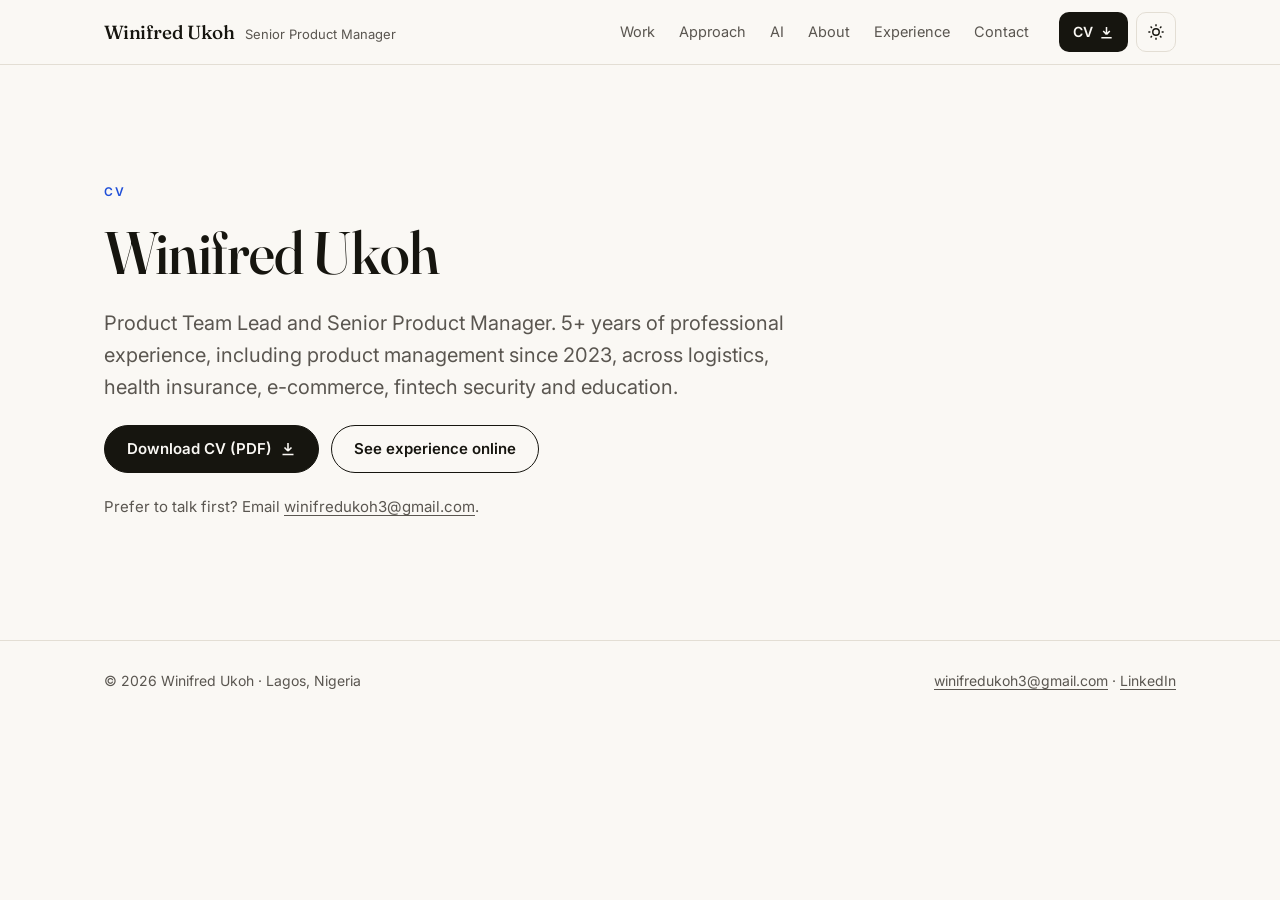
==== cv/index.html @ 02f057ff "Add portfolio website Static HTML/CSS site with home page, six case studies, CV page, 404 page, asse" ====
<!doctype html>
<html lang="en-GB">
<head>
<meta charset="utf-8">
<meta name="viewport" content="width=device-width, initial-scale=1, viewport-fit=cover">
<title>CV · Winifred Ukoh</title>

<meta name="description" content="Download the one-page CV of Winifred Ukoh, Senior Product Manager and Product Team Lead.">
<meta name="author" content="Winifred Ukoh">
<link rel="canonical" href="https://winifredukoh.vercel.app/cv/">
<meta property="og:type" content="website">
<meta property="og:site_name" content="Winifred Ukoh">
<meta property="og:title" content="CV · Winifred Ukoh">
<meta property="og:description" content="Download the one-page CV of Winifred Ukoh, Senior Product Manager and Product Team Lead.">
<meta property="og:url" content="https://winifredukoh.vercel.app/cv/">
<meta property="og:image" content="https://winifredukoh.vercel.app/assets/og.png">
<meta property="og:image:width" content="1200">
<meta property="og:image:height" content="630">
<meta property="og:image:alt" content="Winifred Ukoh, Senior Product Manager">
<meta name="twitter:card" content="summary_large_image">
<meta name="theme-color" content="#FAF8F4" media="(prefers-color-scheme: light)">
<meta name="theme-color" content="#12110E" media="(prefers-color-scheme: dark)">
<script>try{var t=localStorage.getItem('theme');if(t==='dark'||t==='light')document.documentElement.setAttribute('data-theme',t)}catch(e){}</script>
<link rel="preconnect" href="https://fonts.googleapis.com">
<link rel="preconnect" href="https://fonts.gstatic.com" crossorigin>
<link rel="stylesheet" href="https://fonts.googleapis.com/css2?family=Fraunces:ital,opsz,wght@0,9..144,400;0,9..144,500;1,9..144,400&family=Inter:wght@400;500;600&display=swap">
<link rel="stylesheet" href="/assets/css/site.css">
<link rel="icon" href="/favicon.svg" type="image/svg+xml">
<link rel="icon" href="/favicon-32.png" sizes="32x32" type="image/png">
<link rel="apple-touch-icon" href="/apple-touch-icon.png">

<script>window.va=window.va||function(){(window.vaq=window.vaq||[]).push(arguments)};</script><script defer src="/_vercel/insights/script.js"></script>
</head>
<body>
<a class="skip" href="#main">Skip to content</a>
<header class="site-header"><div class="wrap">
<a class="brand" href="/">Winifred Ukoh<span>Senior Product Manager</span></a>
<nav id="site-nav" class="nav" aria-label="Primary"><ul><li><a href="/#work">Work</a></li><li><a href="/#approach">Approach</a></li><li><a href="/#ai">AI</a></li><li><a href="/#about">About</a></li><li><a href="/#experience">Experience</a></li><li><a href="/#contact">Contact</a></li></ul></nav>
<div class="hdr-actions">
<a class="cv-btn" href="/cv.pdf" download>CV <svg viewBox="0 0 16 16" fill="none" stroke="currentColor" stroke-width="1.6" aria-hidden="true"><path d="M8 2v8m0 0L4.5 6.5M8 10l3.5-3.5M2.5 13.5h11"/></svg><span class="sr"> (PDF download)</span></a>
<button id="theme-toggle" class="icon-btn" type="button" aria-label="Switch theme"><svg class="theme-sun" viewBox="0 0 20 20" fill="none" stroke="currentColor" stroke-width="1.6" aria-hidden="true"><circle cx="10" cy="10" r="3.6"/><path d="M10 1.5v2.2M10 16.3v2.2M1.5 10h2.2M16.3 10h2.2M4 4l1.5 1.5M14.5 14.5 16 16M4 16l1.5-1.5M14.5 5.5 16 4"/></svg><svg class="theme-moon" viewBox="0 0 20 20" fill="none" stroke="currentColor" stroke-width="1.6" aria-hidden="true"><path d="M16.5 12.2A7 7 0 0 1 7.8 3.5a7 7 0 1 0 8.7 8.7Z"/></svg></button>
<button id="menu-btn" class="icon-btn menu-btn" type="button" aria-expanded="false" aria-controls="site-nav" aria-label="Menu"><svg viewBox="0 0 20 20" fill="none" stroke="currentColor" stroke-width="1.6" aria-hidden="true"><path d="M3 6h14M3 10h14M3 14h14"/></svg></button>
</div></div></header>
<main id="main">
<div class="wrap"><div class="simple">
<p class="eyebrow">CV</p><h1>Winifred Ukoh</h1>
<p class="lead">Product Team Lead and Senior Product Manager. 5+ years of professional experience, including product management since 2023, across logistics, health insurance, e-commerce, fintech security and education.</p>
<div class="btns"><a class="btn primary" href="/cv.pdf" download>Download CV (PDF) <svg width="16" height="16" viewBox="0 0 16 16" fill="none" stroke="currentColor" stroke-width="1.6" aria-hidden="true"><path d="M8 2v8m0 0L4.5 6.5M8 10l3.5-3.5M2.5 13.5h11"/></svg></a><a class="btn" href="/#experience">See experience online</a></div>
<p class="muted" style="font-size:15px">Prefer to talk first? Email <a href="mailto:winifredukoh3@gmail.com">winifredukoh3@gmail.com</a>.</p>
</div></div>
</main>
<footer class="site-footer"><div class="wrap">
<span>© 2026 Winifred Ukoh · Lagos, Nigeria</span>
<span><a href="mailto:winifredukoh3@gmail.com">winifredukoh3@gmail.com</a> · <a href="https://www.linkedin.com/in/winifred-ukohpm" target="_blank" rel="noopener">LinkedIn</a></span>
</div></footer>
<script src="/assets/js/site.js" defer></script>
</body>
</html>
---- assets/css/site.css ----
/* Winifred Ukoh portfolio — editorial, warm white, one cobalt accent.
   Layout concept: a single reading column (max 1120px) with generous rhythm;
   case studies use a sticky contents rail beside a 68ch article. */
:root{
  --bg:#FAF8F4; --fg:#16150F; --mut:#5A5650; --line:#E3DED4; --line-strong:#B9B2A5;
  --card:#FFFFFF; --acc:#1F4FD8; --acc-ink:#FFFFFF; --acc-soft:#E9EEFC;
  --inv-bg:#16150F; --inv-fg:#F4F1EA; --inv-mut:#B9B4AA; --inv-acc:#A9BCFF; --inv-line:#3A3830;
  --live:#1E7A4F; --ph-bg:#FFF4D6; --ph-fg:#6B4E00;
  --serif:"Fraunces",Georgia,"Times New Roman",serif;
  --sans:"Inter",system-ui,-apple-system,"Segoe UI",Roboto,sans-serif;
  --wrap:1120px; --radius:14px; --header:64px;
  color-scheme:light;
}
@media (prefers-color-scheme:dark){:root:not([data-theme="light"]){
  --bg:#12110E; --fg:#F2EFE8; --mut:#ABA69C; --line:#2C2A25; --line-strong:#4D4A42;
  --card:#1A1915; --acc:#93ABFF; --acc-ink:#0E1430; --acc-soft:#1C2340;
  --inv-bg:#F2EFE8; --inv-fg:#16150F; --inv-mut:#5A5650; --inv-acc:#1F4FD8; --inv-line:#D6D0C4;
  --live:#4CC28A; --ph-bg:#3A2F10; --ph-fg:#FFD98A; color-scheme:dark}}
:root[data-theme="dark"]{
  --bg:#12110E; --fg:#F2EFE8; --mut:#ABA69C; --line:#2C2A25; --line-strong:#4D4A42;
  --card:#1A1915; --acc:#93ABFF; --acc-ink:#0E1430; --acc-soft:#1C2340;
  --inv-bg:#F2EFE8; --inv-fg:#16150F; --inv-mut:#5A5650; --inv-acc:#1F4FD8; --inv-line:#D6D0C4;
  --live:#4CC28A; --ph-bg:#3A2F10; --ph-fg:#FFD98A; color-scheme:dark}

*,*::before,*::after{box-sizing:border-box}
html{-webkit-text-size-adjust:100%;scroll-padding-top:calc(var(--header) + 24px + env(safe-area-inset-top,0px))}
@media (prefers-reduced-motion:no-preference){html{scroll-behavior:smooth}}
body{margin:0;background:var(--bg);color:var(--fg);font:400 17px/1.65 var(--sans);text-rendering:optimizeLegibility;-webkit-font-smoothing:antialiased;overflow-x:hidden}
body::before{content:"";position:fixed;inset:0 0 auto;height:env(safe-area-inset-top,0px);background:var(--bg);z-index:30}
img,svg{max-width:100%;display:block}
a{color:inherit;text-decoration-thickness:1px;text-underline-offset:3px}
a:hover{color:var(--acc)}
:focus-visible{outline:2px solid var(--acc);outline-offset:3px;border-radius:4px}
.skip{position:absolute;left:16px;top:-60px;background:var(--fg);color:var(--bg);padding:10px 14px;border-radius:8px;z-index:50;text-decoration:none;font-weight:600}
.skip:focus{top:calc(12px + env(safe-area-inset-top,0px))}
.sr{position:absolute;width:1px;height:1px;overflow:hidden;clip:rect(0 0 0 0);white-space:nowrap}

.wrap{max-width:var(--wrap);margin:0 auto;padding-left:max(24px,env(safe-area-inset-left,0px));padding-right:max(24px,env(safe-area-inset-right,0px))}
@media (max-width:480px){.wrap{padding-left:max(16px,env(safe-area-inset-left,0px));padding-right:max(16px,env(safe-area-inset-right,0px))}}

h1,h2,h3{font-family:var(--serif);font-weight:500;letter-spacing:-.015em;text-wrap:balance;margin:0}
h1{font-size:clamp(36px,5.4vw,60px);line-height:1.06;font-variation-settings:"opsz" 120}
h2{font-size:clamp(28px,3.6vw,40px);line-height:1.12;font-variation-settings:"opsz" 96}
h3{font-size:21px;line-height:1.3;font-variation-settings:"opsz" 36}
p{margin:0}
.eyebrow{font:600 12px/1.2 var(--sans);letter-spacing:.14em;text-transform:uppercase;color:var(--acc);margin:0}
.muted{color:var(--mut)}
.lead{font-size:clamp(18px,1.6vw,20px);line-height:1.6;color:var(--mut);max-width:62ch}

/* Header */
.site-header{position:sticky;top:env(safe-area-inset-top,0px);z-index:20;background:var(--bg);border-bottom:1px solid var(--line)}
.site-header .wrap{display:flex;align-items:center;gap:20px;height:var(--header)}
.brand{font:500 19px/1 var(--serif);text-decoration:none;letter-spacing:-.01em;white-space:nowrap;margin-right:auto}
.brand span{color:var(--mut);font:400 13px/1 var(--sans);letter-spacing:0;margin-left:10px}
.nav ul{display:flex;gap:4px;list-style:none;margin:0;padding:0}
.nav a{display:block;padding:8px 10px;border-radius:8px;text-decoration:none;font-size:14.5px;color:var(--mut)}
.nav a:hover,.nav a[aria-current="page"]{color:var(--fg)}
.hdr-actions{display:flex;align-items:center;gap:8px}
.icon-btn{display:inline-grid;place-items:center;width:40px;height:40px;border-radius:10px;border:1px solid var(--line);background:transparent;color:var(--fg);cursor:pointer}
.icon-btn:hover{border-color:var(--line-strong)}
.icon-btn svg{width:18px;height:18px}
.theme-moon{display:none}
:root[data-theme="dark"] .theme-sun{display:none}:root[data-theme="dark"] .theme-moon{display:block}
@media (prefers-color-scheme:dark){:root:not([data-theme="light"]) .theme-sun{display:none}:root:not([data-theme="light"]) .theme-moon{display:block}}
.cv-btn{display:inline-flex;align-items:center;gap:6px;height:40px;padding:0 14px;border-radius:10px;background:var(--fg);color:var(--bg);text-decoration:none;font:600 14px/1 var(--sans);white-space:nowrap}
.cv-btn:hover{background:var(--acc);color:var(--acc-ink)}
.cv-btn svg{width:15px;height:15px}
.menu-btn{display:none}
@media (max-width:900px){
  .brand span{display:none}
  .menu-btn{display:inline-grid}
  .nav{position:absolute;left:0;right:0;top:100%;background:var(--bg);border-bottom:1px solid var(--line);display:none}
  .nav.open{display:block}
  .nav ul{flex-direction:column;padding:8px max(16px,env(safe-area-inset-left,0px)) 16px}
  .nav a{font-size:17px;padding:12px 8px}
}

/* Buttons */
.btns{display:flex;flex-wrap:wrap;gap:12px}
.btn{display:inline-flex;align-items:center;gap:8px;min-height:48px;padding:0 22px;border-radius:999px;font:600 15px/1 var(--sans);text-decoration:none;border:1px solid var(--fg);color:var(--fg);transition:background-color .18s,color .18s,border-color .18s}
.btn:hover{border-color:var(--acc);color:var(--acc)}
.btn.primary{background:var(--fg);color:var(--bg)}
.btn.primary:hover{background:var(--acc);border-color:var(--acc);color:var(--acc-ink)}

/* Sections */
.section{padding-block:clamp(64px,9vw,112px);border-top:1px solid var(--line)}
.section-head{display:grid;gap:14px;align-content:start;margin-bottom:40px;max-width:760px}

/* Hero */
.hero{padding-block:clamp(40px,7vw,88px) clamp(48px,7vw,80px)}
.hero-grid{display:grid;grid-template-columns:minmax(0,1.45fr) minmax(0,1fr);gap:clamp(32px,6vw,72px);align-items:center}
.hero-id{display:flex;flex-wrap:wrap;align-items:baseline;gap:6px 14px;margin-bottom:22px}
.hero-id h1{font-size:clamp(22px,2.2vw,26px);line-height:1.2;font-variation-settings:"opsz" 36;letter-spacing:-.005em}
.hero-id .role{font:500 14px/1.4 var(--sans);color:var(--mut)}
.thesis{font:400 clamp(34px,4.6vw,56px)/1.08 var(--serif);letter-spacing:-.022em;font-variation-settings:"opsz" 144;text-wrap:balance;margin-bottom:24px}
.thesis em{font-style:italic;color:var(--acc)}
.hero .lead{margin-bottom:30px}
.avail{display:flex;align-items:flex-start;gap:10px;margin-top:26px;font-size:14.5px;color:var(--mut)}
.dot{flex:none;width:8px;height:8px;border-radius:50%;background:var(--live);margin-top:7px;box-shadow:0 0 0 4px color-mix(in srgb,var(--live) 18%,transparent)}
.portrait{margin:0;position:relative;max-width:440px;justify-self:end;width:100%}
.portrait img{width:100%;height:auto;aspect-ratio:4/5;object-fit:cover;border-radius:6px;background:var(--line)}
.portrait figcaption{margin-top:10px;font-size:13px;color:var(--mut)}
@media (max-width:820px){.hero-grid{grid-template-columns:1fr}.portrait{order:-1;justify-self:start;max-width:240px}}

/* Proof strip */
.proof{display:grid;grid-template-columns:repeat(4,minmax(0,1fr));border-top:1px solid var(--fg);border-bottom:1px solid var(--line);margin-top:clamp(48px,6vw,72px)}
.proof div{padding:22px 22px 22px 0;display:grid;gap:6px;align-content:start}
.proof div+div{padding-left:22px;border-left:1px solid var(--line)}
.proof b{font:500 clamp(34px,3.4vw,44px)/1 var(--serif);letter-spacing:-.02em;font-variant-numeric:lining-nums tabular-nums;font-variation-settings:"opsz" 144}
.proof span{font-size:14.5px;line-height:1.45}
.proof small{font:600 11px/1.3 var(--sans);letter-spacing:.1em;text-transform:uppercase;color:var(--mut)}
@media (max-width:820px){.proof{grid-template-columns:repeat(2,minmax(0,1fr))}.proof div:nth-child(3){padding-left:0;border-left:0}.proof div:nth-child(n+3){border-top:1px solid var(--line)}}
.start{display:flex;flex-wrap:wrap;gap:6px 12px;align-items:baseline;margin-top:22px;font-size:15.5px}
.start strong{font:600 11px/1 var(--sans);letter-spacing:.12em;text-transform:uppercase;background:var(--acc);color:var(--acc-ink);padding:5px 8px;border-radius:4px}

/* Work cards */
.work-grid{display:grid;grid-template-columns:repeat(2,minmax(0,1fr));gap:20px}
.card{position:relative;display:flex;flex-direction:column;gap:14px;padding:28px;background:var(--card);border:1px solid var(--line);border-radius:var(--radius);transition:border-color .18s,transform .18s}
.card:hover,.card:focus-within{border-color:var(--line-strong)}
@media (prefers-reduced-motion:no-preference){.card:hover{transform:translateY(-2px)}}
.card .meta{font:600 11.5px/1.4 var(--sans);letter-spacing:.1em;text-transform:uppercase;color:var(--mut)}
.card h3 a{text-decoration:none}
.card h3 a::after{content:"";position:absolute;inset:0;border-radius:var(--radius)}
.card h3 a:focus-visible{outline:none}
.card:has(h3 a:focus-visible){outline:2px solid var(--acc);outline-offset:3px}
.card h3{font-size:clamp(23px,2.2vw,27px);line-height:1.2}
.card.lead-card h3{font-size:clamp(26px,2.8vw,34px)}
.card .problem{color:var(--mut);font-size:16px}
.card dl{display:grid;grid-template-columns:auto 1fr;gap:4px 14px;margin:0;font-size:14.5px}
.card dt{color:var(--mut)}
.card dd{margin:0}
.card .metric{display:flex;align-items:baseline;gap:12px;flex-wrap:wrap;padding-top:14px;border-top:1px solid var(--line);margin-top:auto}
.card .metric b{font:500 38px/1 var(--serif);color:var(--acc);letter-spacing:-.02em;font-variation-settings:"opsz" 144}
.card .metric span{font-size:14.5px;color:var(--mut);flex:1 1 160px}
.card .foot{display:flex;justify-content:space-between;gap:12px;font:600 14px/1 var(--sans)}
.card .foot .go{color:var(--acc)}
.card .foot .rt{color:var(--mut);font-weight:500}
.card.lead-card{grid-column:1/-1}
.card.lead-card .lc-grid{display:grid;grid-template-columns:minmax(0,1.3fr) minmax(0,1fr);gap:28px}
@media (max-width:820px){.work-grid{grid-template-columns:1fr}.card.lead-card .lc-grid{grid-template-columns:1fr}.card{padding:22px}}
.badge{display:inline-flex;align-items:center;gap:8px;font:600 11.5px/1 var(--sans);letter-spacing:.1em;text-transform:uppercase;color:var(--acc);border:1px solid currentColor;padding:6px 9px;border-radius:999px;width:max-content}
.card.founder{background:var(--inv-bg);color:var(--inv-fg);border-color:var(--inv-bg)}
.card.founder .meta,.card.founder .problem,.card.founder dt,.card.founder .metric span,.card.founder .rt{color:var(--inv-mut)}
.card.founder .metric{border-color:var(--inv-line)}
.card.founder .metric b,.card.founder .go{color:var(--inv-acc)}
.card.founder .badge{color:var(--inv-fg)}
.card.founder .badge i{width:7px;height:7px;border-radius:50%;background:var(--live)}
.card.founder .play{position:relative;z-index:2;color:var(--inv-fg)}
.card.founder .play:hover{color:var(--inv-acc)}
.card.founder:hover{border-color:var(--inv-bg)}

/* Loop + principles */
.loop{display:flex;flex-wrap:wrap;align-items:center;gap:8px;list-style:none;margin:0 0 32px;padding:0;font:500 15px/1 var(--sans);counter-reset:loop}
.loop li{display:flex;align-items:center;gap:8px}
.loop li span{padding:10px 14px;border:1px solid var(--line-strong);border-radius:999px;background:var(--card)}
.loop li+li::before{content:"";width:16px;height:1px;background:var(--line-strong)}
.loop li.back span{border-style:dashed;color:var(--mut)}
.two{display:grid;grid-template-columns:minmax(0,1fr) minmax(0,1fr);gap:clamp(32px,5vw,64px)}
@media (max-width:820px){.two{grid-template-columns:1fr}}
.principles{list-style:none;margin:0;padding:0;counter-reset:p}
.principles li{counter-increment:p;display:grid;grid-template-columns:36px 1fr;gap:4px 12px;padding:18px 0;border-top:1px solid var(--line)}
.principles li:last-child{border-bottom:1px solid var(--line)}
.principles li::before{content:counter(p,decimal-leading-zero);font:500 14px/1.9 var(--sans);color:var(--acc);font-variant-numeric:tabular-nums;grid-row:span 2}
.principles h3{font-size:20px}
.principles p{color:var(--mut);font-size:15.5px}
.stack{display:grid;gap:22px;align-content:start}
.stack>div{display:grid;gap:6px}
.stack h3{font-size:19px}
.stack p{color:var(--mut)}

/* AI */
.ai-flow{display:grid;grid-template-columns:repeat(5,minmax(0,1fr));list-style:none;margin:0 0 40px;padding:0;border:1px solid var(--line);border-radius:var(--radius);overflow:hidden;background:var(--card)}
.ai-flow li{padding:18px 16px;display:grid;gap:6px;align-content:start;border-left:1px solid var(--line);font-size:14.5px;color:var(--mut)}
.ai-flow li:first-child{border-left:0}
.ai-flow b{font:600 15px/1.3 var(--sans);color:var(--fg)}
.ai-flow li.human{background:var(--acc-soft)}
.ai-flow li.human b{color:var(--acc)}
.ai-flow small{font:600 11px/1 var(--sans);letter-spacing:.1em;text-transform:uppercase;color:var(--mut)}
@media (max-width:900px){.ai-flow{grid-template-columns:1fr}.ai-flow li{border-left:0;border-top:1px solid var(--line)}.ai-flow li:first-child{border-top:0}}
.proof-box{border:1px solid var(--line-strong);border-radius:var(--radius);padding:clamp(22px,3vw,32px);display:grid;gap:16px;background:var(--card)}
.steps{list-style:none;margin:0;padding:0;display:grid;gap:12px}
.steps li{display:grid;grid-template-columns:110px 1fr;gap:12px;font-size:15.5px}
.steps li b{font:600 12px/1.6 var(--sans);letter-spacing:.08em;text-transform:uppercase;color:var(--acc)}
@media (max-width:480px){.steps li{grid-template-columns:1fr;gap:2px}}

/* About */
.about-grid{display:grid;grid-template-columns:minmax(0,1fr) minmax(0,1.4fr);gap:clamp(32px,5vw,72px)}
.about-grid .prose{display:grid;gap:18px;max-width:64ch}
@media (max-width:820px){.about-grid{grid-template-columns:1fr}}

/* Timeline */
.overlap{font-size:15px;color:var(--mut);border-left:2px solid var(--acc);padding:2px 0 2px 16px;margin:0 0 36px;max-width:70ch}
.timeline{list-style:none;margin:0;padding:0}
.timeline>li{display:grid;grid-template-columns:200px minmax(0,1fr);gap:8px 32px;padding:26px 0;border-top:1px solid var(--line)}
.timeline>li:last-child{border-bottom:1px solid var(--line)}
.timeline .when{font:500 14px/1.5 var(--sans);color:var(--mut);font-variant-numeric:tabular-nums}
.timeline h3{font-size:20px;margin-bottom:6px}
.timeline .tags{display:flex;flex-wrap:wrap;gap:6px;margin-bottom:10px}
.tag{font:600 11px/1 var(--sans);letter-spacing:.08em;text-transform:uppercase;padding:5px 8px;border-radius:4px;border:1px solid var(--line-strong);color:var(--mut)}
.tag.ft{border-color:var(--acc);color:var(--acc)}
.timeline ul{margin:0;padding-left:18px;color:var(--mut);font-size:15.5px;display:grid;gap:4px}
.timeline .promo{display:grid;gap:2px;margin:4px 0 10px;font-size:15px}
.timeline .promo span{color:var(--mut)}
.timeline a.more{display:inline-block;margin-top:10px;font:600 14px/1 var(--sans);color:var(--acc);text-decoration:none}
@media (max-width:720px){.timeline>li{grid-template-columns:1fr}}

/* Toolkit */
.tk{display:grid;grid-template-columns:repeat(3,minmax(0,1fr));gap:28px 40px}
.tk h3{font:600 12px/1.2 var(--sans);letter-spacing:.12em;text-transform:uppercase;color:var(--acc);margin-bottom:10px}
.tk p{font-size:15.5px;color:var(--fg)}
@media (max-width:820px){.tk{grid-template-columns:1fr 1fr}}
@media (max-width:480px){.tk{grid-template-columns:1fr}}
.certs{list-style:none;margin:0;padding:0;columns:2;column-gap:40px}
.certs li{break-inside:avoid;padding:10px 0;border-top:1px solid var(--line);font-size:15.5px;display:flex;justify-content:space-between;gap:12px}
.certs li span{color:var(--mut);white-space:nowrap;font-size:14px}
@media (max-width:720px){.certs{columns:1}}

/* Contact */
.contact-grid{display:grid;grid-template-columns:minmax(0,1.2fr) minmax(0,1fr);gap:40px;align-items:end}
.contact-list{display:grid;gap:0;margin:0}
.contact-list div{display:grid;grid-template-columns:110px minmax(0,1fr);gap:12px;padding:14px 0;border-top:1px solid var(--line)}
.contact-list dt{color:var(--mut);font-size:14px}
.contact-list dd{margin:0;overflow-wrap:anywhere}
@media (max-width:820px){.contact-grid{grid-template-columns:1fr}}

/* Footer */
.site-footer{border-top:1px solid var(--line);padding-block:28px calc(28px + env(safe-area-inset-bottom,0px));font-size:14px;color:var(--mut)}
.site-footer .wrap{display:flex;flex-wrap:wrap;justify-content:space-between;gap:10px}

/* Placeholder (visible on purpose until you add the fact) */
.ph{display:inline;font:500 .85em/1.4 var(--sans);background:var(--ph-bg);color:var(--ph-fg);padding:1px 6px;border-radius:4px;box-decoration-break:clone;-webkit-box-decoration-break:clone}

/* Case study */
.cs-hero{padding-block:clamp(32px,5vw,56px) 0}
.crumb{display:inline-flex;gap:6px;font:500 14px/1 var(--sans);color:var(--mut);text-decoration:none;margin-bottom:28px}
.cs-hero .eyebrow{margin-bottom:16px}
.cs-hero h1{max-width:20ch;margin-bottom:20px}
.cs-hero .lead{margin-bottom:22px}
.cs-meta{display:flex;flex-wrap:wrap;gap:8px 20px;font-size:14.5px;color:var(--mut);margin-bottom:32px}
.cs-meta b{color:var(--fg);font-weight:600}
.tldr{border:1px solid var(--fg);border-radius:var(--radius);padding:clamp(20px,3vw,32px);background:var(--card);display:grid;gap:18px;margin-bottom:clamp(40px,6vw,64px)}
.tldr h2{font:600 12px/1 var(--sans);letter-spacing:.14em;text-transform:uppercase;color:var(--acc)}
.tldr dl{margin:0;display:grid;grid-template-columns:repeat(5,minmax(0,1fr));gap:20px}
.tldr dt{font:600 12px/1.3 var(--sans);letter-spacing:.08em;text-transform:uppercase;color:var(--mut);margin-bottom:6px}
.tldr dd{margin:0;font-size:15.5px;line-height:1.5}
.tldr dd.out{font-weight:500}
@media (max-width:1000px){.tldr dl{grid-template-columns:repeat(2,minmax(0,1fr))}.tldr dl>div:last-child{grid-column:1/-1}}
@media (max-width:520px){.tldr dl{grid-template-columns:1fr}}
.cs-body{display:grid;grid-template-columns:220px minmax(0,1fr);gap:clamp(32px,5vw,72px);padding-bottom:40px}
.toc{position:sticky;top:calc(var(--header) + 28px + env(safe-area-inset-top,0px));align-self:start;font-size:14px}
.toc p{font:600 11.5px/1 var(--sans);letter-spacing:.12em;text-transform:uppercase;color:var(--mut);margin-bottom:12px}
.toc ol{list-style:none;margin:0;padding:0;border-left:1px solid var(--line)}
.toc a{display:block;padding:6px 0 6px 14px;margin-left:-1px;border-left:2px solid transparent;color:var(--mut);text-decoration:none;line-height:1.35}
.toc a:hover{color:var(--fg)}
.toc a.active{color:var(--fg);border-left-color:var(--acc)}
@media (max-width:1000px){.cs-body{grid-template-columns:1fr}.toc{display:none}}
.article{max-width:70ch;min-width:0}
.article>section{padding-top:8px;margin-bottom:44px}
.article h2{font-size:clamp(25px,2.6vw,31px);margin-bottom:16px}
.article h3{font-size:19px;margin:22px 0 8px}
.article p,.article li{font-size:17.5px;line-height:1.7}
.article p+p{margin-top:14px}
.article ul,.article ol{padding-left:22px;margin:12px 0 0;display:grid;gap:8px}
.article strong{font-weight:600}
.pull{font:400 clamp(22px,2.4vw,27px)/1.35 var(--serif);border-left:3px solid var(--acc);padding:4px 0 4px 20px;margin:24px 0;font-variation-settings:"opsz" 72}
.results{display:grid;grid-template-columns:repeat(auto-fit,minmax(150px,1fr));gap:1px;background:var(--line);border:1px solid var(--line);border-radius:var(--radius);overflow:hidden;margin:20px 0}
.results div{background:var(--card);padding:18px;display:grid;gap:6px;align-content:start}
.results b{font:500 34px/1 var(--serif);color:var(--acc);letter-spacing:-.02em;font-variation-settings:"opsz" 144}
.results span{font-size:14.5px;line-height:1.45;color:var(--mut)}
.note{font-size:14.5px;color:var(--mut);margin-top:14px}
.table-wrap{overflow-x:auto;margin:18px 0;border:1px solid var(--line);border-radius:10px}
table{border-collapse:collapse;width:100%;font-size:15px;min-width:520px}
table.fit{min-width:0}
th,td{text-align:left;vertical-align:top;padding:12px 14px;border-top:1px solid var(--line)}
thead th{border-top:0;font:600 12px/1.3 var(--sans);letter-spacing:.08em;text-transform:uppercase;color:var(--mut);background:var(--bg)}
td.yes{color:var(--acc);font-weight:600}
.figure{margin:26px 0;padding:clamp(12px,3vw,22px);border:1px solid var(--line);border-radius:var(--radius);background:var(--card)}
.figure figcaption{display:flex;flex-wrap:wrap;gap:6px 10px;align-items:baseline;font-size:14px;color:var(--mut);margin-top:16px;line-height:1.5}
.figure figcaption b{color:var(--fg);font-weight:600}
.illus{font:600 10.5px/1 var(--sans);letter-spacing:.12em;text-transform:uppercase;border:1px solid var(--line-strong);color:var(--mut);padding:4px 7px;border-radius:4px}
.fig-pair{display:grid;grid-template-columns:repeat(2,minmax(0,1fr));gap:20px}
@media (max-width:640px){.fig-pair{grid-template-columns:1fr}}
.dg{width:100%;height:auto;margin:0 auto}
.dg text{fill:var(--fg);font-family:var(--sans);font-size:14px}
.dg .t-mut{fill:var(--mut)}
.dg .t-acc{fill:var(--acc);font-weight:600}
.dg .t-head{font-size:12px;font-weight:600;letter-spacing:.1em}
.dg .bx{fill:var(--bg);stroke:var(--line-strong);stroke-width:1.2}
.dg .bx-hl{fill:var(--acc-soft);stroke:var(--acc);stroke-width:1.6}
.dg .bx-bad{fill:var(--bg);stroke:var(--mut);stroke-width:1.2;stroke-dasharray:5 4}
.dg .ln{stroke:var(--line-strong);stroke-width:1.4;fill:none}
.dg .ln-acc{stroke:var(--acc);stroke-width:1.6;fill:none}
.dg .ah{fill:var(--line-strong)}
.dg .ah-acc{fill:var(--acc)}
.dg .fill-acc{fill:var(--acc)}
.dg .fill-soft{fill:var(--acc-soft)}
.dg .fill-line{fill:var(--line)}
.panel{border:1px dashed var(--line-strong);border-radius:var(--radius);padding:22px;margin:20px 0}
.panel h3{margin-top:0}
.panel table{min-width:480px}
.next{border-top:1px solid var(--line);padding-block:40px 64px}
.next a{display:grid;gap:8px;text-decoration:none;max-width:720px}
.next small{font:600 12px/1 var(--sans);letter-spacing:.12em;text-transform:uppercase;color:var(--mut)}
.next strong{font:500 clamp(26px,3vw,36px)/1.15 var(--serif);letter-spacing:-.015em}
.next a:hover strong{color:var(--acc)}
.cta-row{display:flex;flex-wrap:wrap;gap:12px;margin:18px 0 0}

/* Simple pages */
.simple{padding-block:clamp(56px,10vw,120px);display:grid;gap:22px;max-width:720px}

/* Print */
@media print{
  :root,:root:not([data-theme="light"]),:root[data-theme="dark"]{--bg:#fff;--fg:#000;--mut:#333;--line:#ccc;--line-strong:#888;--card:#fff;--acc:#1F4FD8;--acc-soft:#eef2fd;--ph-bg:#fff;--ph-fg:#000;color-scheme:light}
  body{font-size:11pt;line-height:1.5}
  .site-header,.site-footer,.toc,.next,.skip,.btns,.cta-row,.crumb,body::before{display:none!important}
  .cs-body{display:block}
  .article{max-width:none}
  .figure,.tldr,.results,table,.panel,.pull{break-inside:avoid}
  h2,h3{break-after:avoid}
  .article a[href^="http"]::after{content:" (" attr(href) ")";font-size:9pt;color:#333}
  .ph{border:1px dashed #000}
}
@media (prefers-reduced-motion:reduce){*{transition:none!important;animation:none!important}}
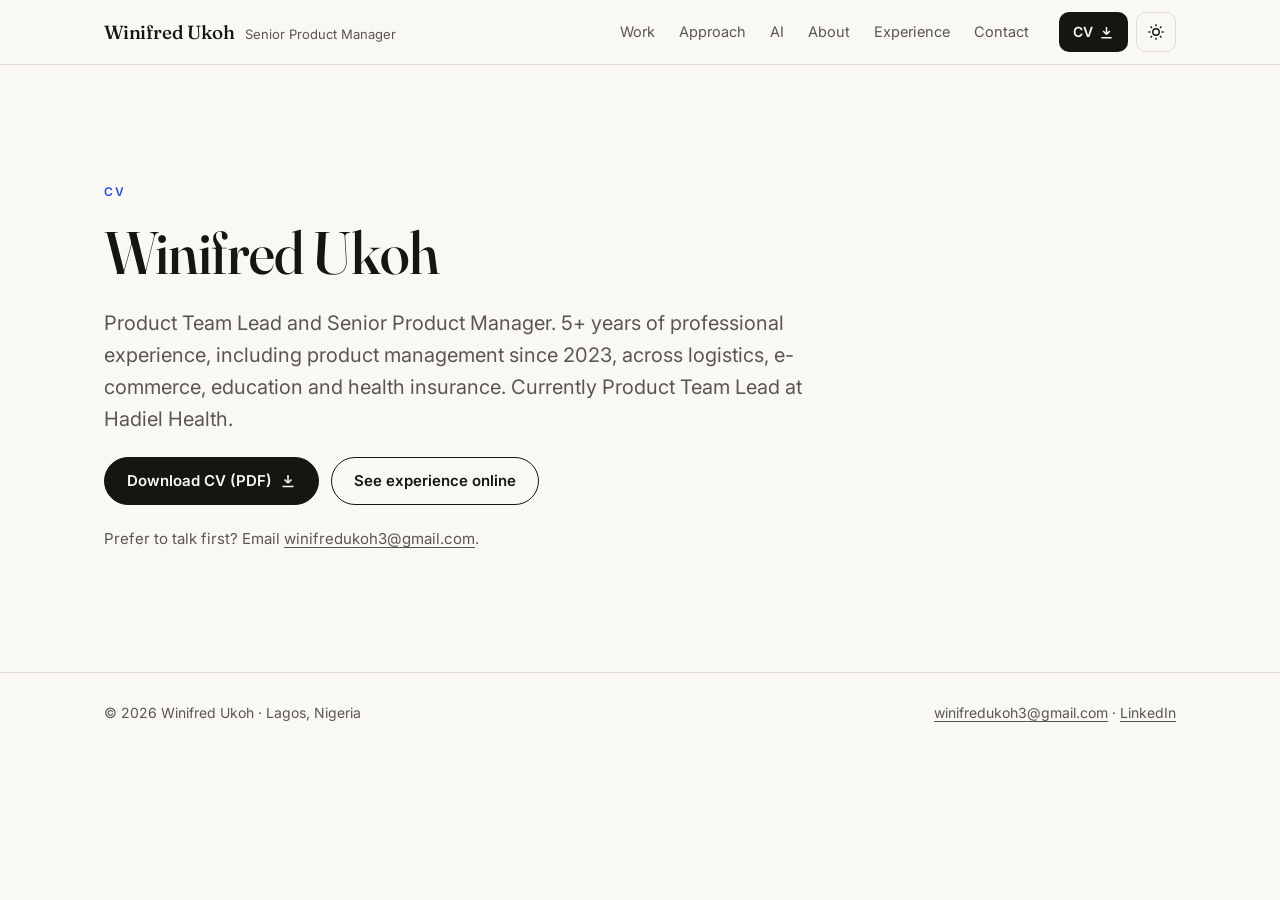
==== commit 34a7c107: "Update portfolio and CV: Hadiel Health, remove Trustesse, verified outcomes - Name Hadiel Health and" ====
--- a/cv/index.html
+++ b/cv/index.html
@@ -5,13 +5,13 @@
 <meta name="viewport" content="width=device-width, initial-scale=1, viewport-fit=cover">
 <title>CV · Winifred Ukoh</title>
 
-<meta name="description" content="Download the one-page CV of Winifred Ukoh, Senior Product Manager and Product Team Lead.">
+<meta name="description" content="Download the CV of Winifred Ukoh, Senior Product Manager and Product Team Lead.">
 <meta name="author" content="Winifred Ukoh">
 <link rel="canonical" href="https://winifredukoh.vercel.app/cv/">
 <meta property="og:type" content="website">
 <meta property="og:site_name" content="Winifred Ukoh">
 <meta property="og:title" content="CV · Winifred Ukoh">
-<meta property="og:description" content="Download the one-page CV of Winifred Ukoh, Senior Product Manager and Product Team Lead.">
+<meta property="og:description" content="Download the CV of Winifred Ukoh, Senior Product Manager and Product Team Lead.">
 <meta property="og:url" content="https://winifredukoh.vercel.app/cv/">
 <meta property="og:image" content="https://winifredukoh.vercel.app/assets/og.png">
 <meta property="og:image:width" content="1200">
@@ -44,7 +44,7 @@
 <main id="main">
 <div class="wrap"><div class="simple">
 <p class="eyebrow">CV</p><h1>Winifred Ukoh</h1>
-<p class="lead">Product Team Lead and Senior Product Manager. 5+ years of professional experience, including product management since 2023, across logistics, health insurance, e-commerce, fintech security and education.</p>
+<p class="lead">Product Team Lead and Senior Product Manager. 5+ years of professional experience, including product management since 2023, across logistics, e-commerce, education and health insurance. Currently Product Team Lead at Hadiel Health.</p>
 <div class="btns"><a class="btn primary" href="/cv.pdf" download>Download CV (PDF) <svg width="16" height="16" viewBox="0 0 16 16" fill="none" stroke="currentColor" stroke-width="1.6" aria-hidden="true"><path d="M8 2v8m0 0L4.5 6.5M8 10l3.5-3.5M2.5 13.5h11"/></svg></a><a class="btn" href="/#experience">See experience online</a></div>
 <p class="muted" style="font-size:15px">Prefer to talk first? Email <a href="mailto:winifredukoh3@gmail.com">winifredukoh3@gmail.com</a>.</p>
 </div></div>
--- a/assets/css/site.css
+++ b/assets/css/site.css
@@ -88,7 +88,7 @@
 
 /* Hero */
 .hero{padding-block:clamp(40px,7vw,88px) clamp(48px,7vw,80px)}
-.hero-grid{display:grid;grid-template-columns:minmax(0,1.45fr) minmax(0,1fr);gap:clamp(32px,6vw,72px);align-items:center}
+.hero-grid{display:grid;grid-template-columns:minmax(0,1.45fr) minmax(0,1fr);gap:clamp(32px,6vw,72px);align-items:start}
 .hero-id{display:flex;flex-wrap:wrap;align-items:baseline;gap:6px 14px;margin-bottom:22px}
 .hero-id h1{font-size:clamp(22px,2.2vw,26px);line-height:1.2;font-variation-settings:"opsz" 36;letter-spacing:-.005em}
 .hero-id .role{font:500 14px/1.4 var(--sans);color:var(--mut)}
@@ -98,9 +98,9 @@
 .avail{display:flex;align-items:flex-start;gap:10px;margin-top:26px;font-size:14.5px;color:var(--mut)}
 .dot{flex:none;width:8px;height:8px;border-radius:50%;background:var(--live);margin-top:7px;box-shadow:0 0 0 4px color-mix(in srgb,var(--live) 18%,transparent)}
 .portrait{margin:0;position:relative;max-width:440px;justify-self:end;width:100%}
-.portrait img{width:100%;height:auto;aspect-ratio:4/5;object-fit:cover;border-radius:6px;background:var(--line)}
+.portrait img{width:100%;height:auto;aspect-ratio:4/5;object-fit:cover;object-position:50% 22%;border-radius:6px;background:var(--line)}
 .portrait figcaption{margin-top:10px;font-size:13px;color:var(--mut)}
-@media (max-width:820px){.hero-grid{grid-template-columns:1fr}.portrait{order:-1;justify-self:start;max-width:240px}}
+@media (max-width:820px){.hero-grid{grid-template-columns:1fr}.portrait{order:-1;justify-self:center;max-width:300px}}
 
 /* Proof strip */
 .proof{display:grid;grid-template-columns:repeat(4,minmax(0,1fr));border-top:1px solid var(--fg);border-bottom:1px solid var(--line);margin-top:clamp(48px,6vw,72px)}
@@ -108,6 +108,7 @@
 .proof div+div{padding-left:22px;border-left:1px solid var(--line)}
 .proof b{font:500 clamp(34px,3.4vw,44px)/1 var(--serif);letter-spacing:-.02em;font-variant-numeric:lining-nums tabular-nums;font-variation-settings:"opsz" 144}
 .proof span{font-size:14.5px;line-height:1.45}
+.proof b{font-size:clamp(26px,2.4vw,32px);line-height:1.12;letter-spacing:-.01em}
 .proof small{font:600 11px/1.3 var(--sans);letter-spacing:.1em;text-transform:uppercase;color:var(--mut)}
 @media (max-width:820px){.proof{grid-template-columns:repeat(2,minmax(0,1fr))}.proof div:nth-child(3){padding-left:0;border-left:0}.proof div:nth-child(n+3){border-top:1px solid var(--line)}}
 .start{display:flex;flex-wrap:wrap;gap:6px 12px;align-items:baseline;margin-top:22px;font-size:15.5px}
@@ -125,12 +126,14 @@
 .card:has(h3 a:focus-visible){outline:2px solid var(--acc);outline-offset:3px}
 .card h3{font-size:clamp(23px,2.2vw,27px);line-height:1.2}
 .card.lead-card h3{font-size:clamp(26px,2.8vw,34px)}
+.card.lead-card.wide h3{font-size:clamp(23px,2.2vw,27px)}
 .card .problem{color:var(--mut);font-size:16px}
 .card dl{display:grid;grid-template-columns:auto 1fr;gap:4px 14px;margin:0;font-size:14.5px}
 .card dt{color:var(--mut)}
 .card dd{margin:0}
 .card .metric{display:flex;align-items:baseline;gap:12px;flex-wrap:wrap;padding-top:14px;border-top:1px solid var(--line);margin-top:auto}
 .card .metric b{font:500 38px/1 var(--serif);color:var(--acc);letter-spacing:-.02em;font-variation-settings:"opsz" 144}
+.card .metric b.wordy{font-size:28px;line-height:1.12;letter-spacing:-.01em}
 .card .metric span{font-size:14.5px;color:var(--mut);flex:1 1 160px}
 .card .foot{display:flex;justify-content:space-between;gap:12px;font:600 14px/1 var(--sans)}
 .card .foot .go{color:var(--acc)}
@@ -211,8 +214,8 @@
 @media (max-width:820px){.tk{grid-template-columns:1fr 1fr}}
 @media (max-width:480px){.tk{grid-template-columns:1fr}}
 .certs{list-style:none;margin:0;padding:0;columns:2;column-gap:40px}
-.certs li{break-inside:avoid;padding:10px 0;border-top:1px solid var(--line);font-size:15.5px;display:flex;justify-content:space-between;gap:12px}
-.certs li span{color:var(--mut);white-space:nowrap;font-size:14px}
+.certs li{break-inside:avoid;padding:10px 0;border-top:1px solid var(--line);font-size:15.5px;display:flex;flex-wrap:wrap;justify-content:space-between;gap:2px 12px}
+.certs li span{color:var(--mut);font-size:14px}
 @media (max-width:720px){.certs{columns:1}}
 
 /* Contact */
@@ -266,6 +269,7 @@
 .results{display:grid;grid-template-columns:repeat(auto-fit,minmax(150px,1fr));gap:1px;background:var(--line);border:1px solid var(--line);border-radius:var(--radius);overflow:hidden;margin:20px 0}
 .results div{background:var(--card);padding:18px;display:grid;gap:6px;align-content:start}
 .results b{font:500 34px/1 var(--serif);color:var(--acc);letter-spacing:-.02em;font-variation-settings:"opsz" 144}
+.results b.wordy{font-size:24px;line-height:1.15;letter-spacing:-.01em}
 .results span{font-size:14.5px;line-height:1.45;color:var(--mut)}
 .note{font-size:14.5px;color:var(--mut);margin-top:14px}
 .table-wrap{overflow-x:auto;margin:18px 0;border:1px solid var(--line);border-radius:10px}
@@ -274,13 +278,16 @@
 th,td{text-align:left;vertical-align:top;padding:12px 14px;border-top:1px solid var(--line)}
 thead th{border-top:0;font:600 12px/1.3 var(--sans);letter-spacing:.08em;text-transform:uppercase;color:var(--mut);background:var(--bg)}
 td.yes{color:var(--acc);font-weight:600}
-.figure{margin:26px 0;padding:clamp(12px,3vw,22px);border:1px solid var(--line);border-radius:var(--radius);background:var(--card)}
+.figure{margin:28px 0;padding:clamp(12px,3vw,22px);border:1px solid var(--line);border-radius:var(--radius);background:var(--card)}
 .figure figcaption{display:flex;flex-wrap:wrap;gap:6px 10px;align-items:baseline;font-size:14px;color:var(--mut);margin-top:16px;line-height:1.5}
 .figure figcaption b{color:var(--fg);font-weight:600}
 .illus{font:600 10.5px/1 var(--sans);letter-spacing:.12em;text-transform:uppercase;border:1px solid var(--line-strong);color:var(--mut);padding:4px 7px;border-radius:4px}
 .fig-pair{display:grid;grid-template-columns:repeat(2,minmax(0,1fr));gap:20px}
 @media (max-width:640px){.fig-pair{grid-template-columns:1fr}}
 .dg{width:100%;height:auto;margin:0 auto}
+.shot{width:100%;height:auto;border:1px solid var(--line);border-radius:8px;background:#fff}
+.shot-link{display:block;cursor:zoom-in}
+.shot-link img[src*="deviation-settings"]{max-width:612px;margin:0 auto}
 .dg text{fill:var(--fg);font-family:var(--sans);font-size:14px}
 .dg .t-mut{fill:var(--mut)}
 .dg .t-acc{fill:var(--acc);font-weight:600}
@@ -321,3 +328,5 @@
   .ph{border:1px dashed #000}
 }
 @media (prefers-reduced-motion:reduce){*{transition:none!important;animation:none!important}}
+@media (max-width:600px){.results>div:last-child:nth-child(odd){grid-column:1/-1}}
+.article ul+p{margin-top:12px}
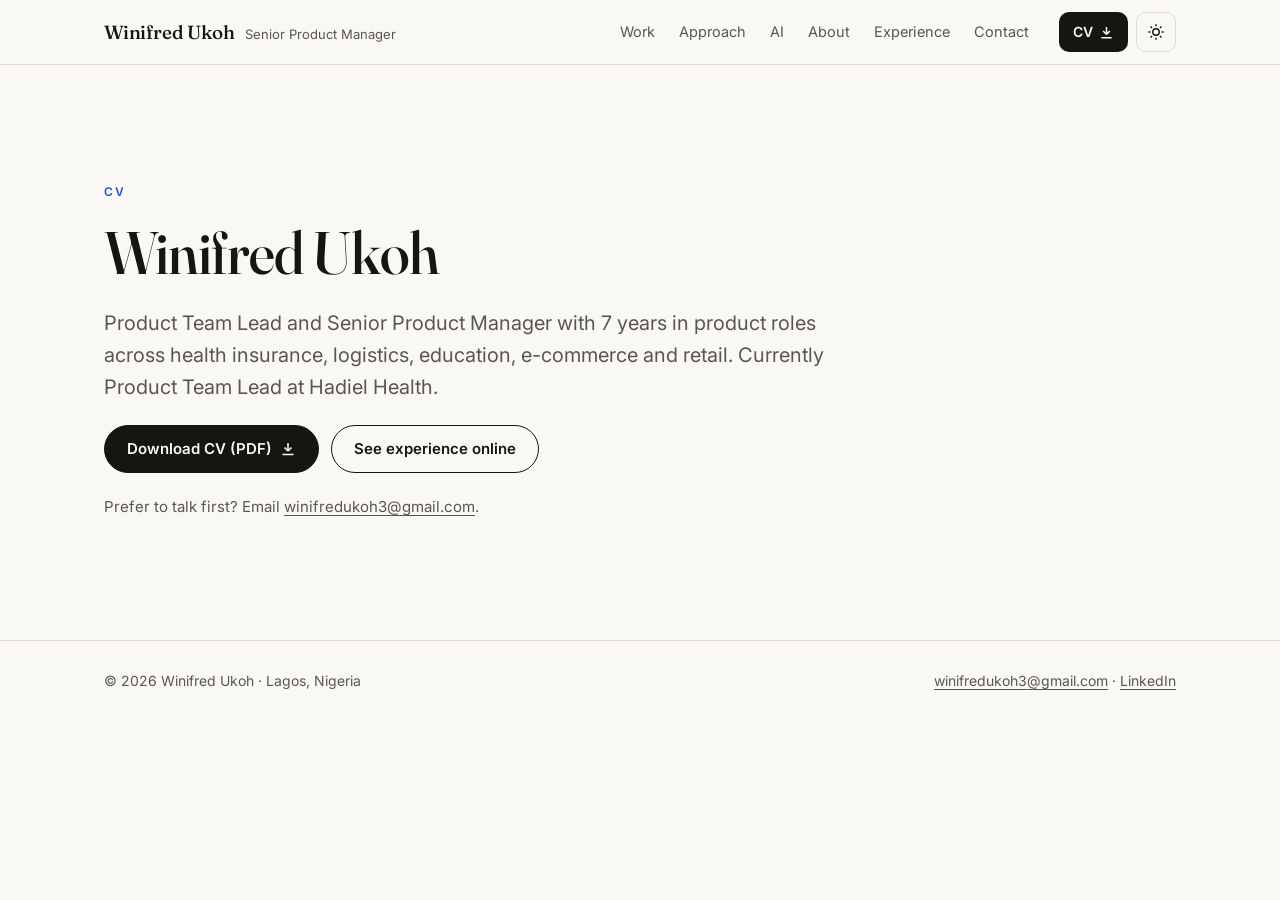
==== commit 1ad6aaaf: "Rewrite experience for senior roles, new dates and titles, Brainbox Ninja first - Action-led, outcom" ====
--- a/cv/index.html
+++ b/cv/index.html
@@ -44,7 +44,7 @@
 <main id="main">
 <div class="wrap"><div class="simple">
 <p class="eyebrow">CV</p><h1>Winifred Ukoh</h1>
-<p class="lead">Product Team Lead and Senior Product Manager. 5+ years of professional experience, including product management since 2023, across logistics, e-commerce, education and health insurance. Currently Product Team Lead at Hadiel Health.</p>
+<p class="lead">Product Team Lead and Senior Product Manager with 7 years in product roles across health insurance, logistics, education, e-commerce and retail. Currently Product Team Lead at Hadiel Health.</p>
 <div class="btns"><a class="btn primary" href="/cv.pdf" download>Download CV (PDF) <svg width="16" height="16" viewBox="0 0 16 16" fill="none" stroke="currentColor" stroke-width="1.6" aria-hidden="true"><path d="M8 2v8m0 0L4.5 6.5M8 10l3.5-3.5M2.5 13.5h11"/></svg></a><a class="btn" href="/#experience">See experience online</a></div>
 <p class="muted" style="font-size:15px">Prefer to talk first? Email <a href="mailto:winifredukoh3@gmail.com">winifredukoh3@gmail.com</a>.</p>
 </div></div>
--- a/assets/css/site.css
+++ b/assets/css/site.css
@@ -108,7 +108,6 @@
 .proof div+div{padding-left:22px;border-left:1px solid var(--line)}
 .proof b{font:500 clamp(34px,3.4vw,44px)/1 var(--serif);letter-spacing:-.02em;font-variant-numeric:lining-nums tabular-nums;font-variation-settings:"opsz" 144}
 .proof span{font-size:14.5px;line-height:1.45}
-.proof b{font-size:clamp(26px,2.4vw,32px);line-height:1.12;letter-spacing:-.01em}
 .proof small{font:600 11px/1.3 var(--sans);letter-spacing:.1em;text-transform:uppercase;color:var(--mut)}
 @media (max-width:820px){.proof{grid-template-columns:repeat(2,minmax(0,1fr))}.proof div:nth-child(3){padding-left:0;border-left:0}.proof div:nth-child(n+3){border-top:1px solid var(--line)}}
 .start{display:flex;flex-wrap:wrap;gap:6px 12px;align-items:baseline;margin-top:22px;font-size:15.5px}
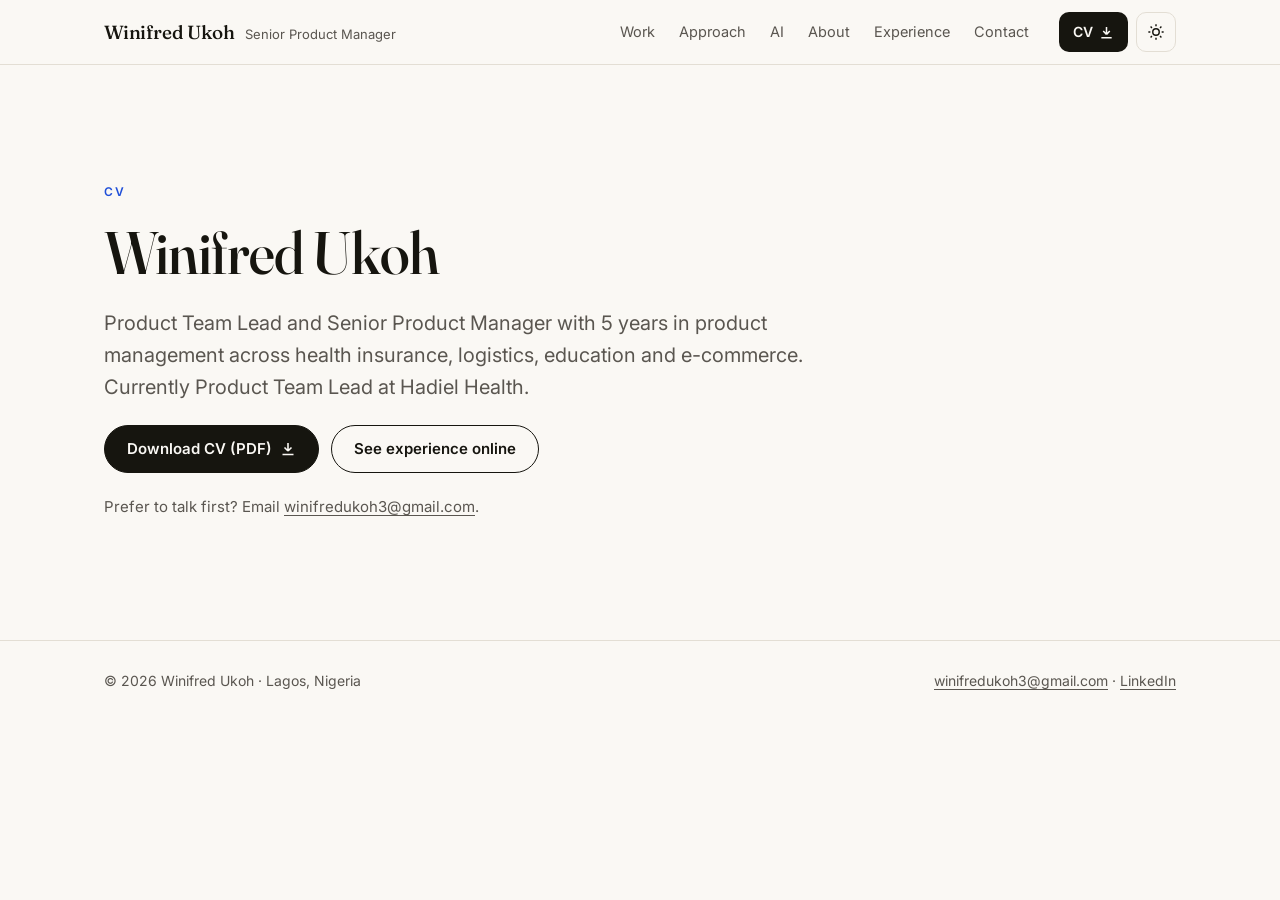
==== commit 411efa3b: "Apply hiring review: Maloxe as Founder, restore Movam promotion, lead with Movam - Maloxe shown as F" ====
--- a/cv/index.html
+++ b/cv/index.html
@@ -44,7 +44,7 @@
 <main id="main">
 <div class="wrap"><div class="simple">
 <p class="eyebrow">CV</p><h1>Winifred Ukoh</h1>
-<p class="lead">Product Team Lead and Senior Product Manager with 7 years in product roles across health insurance, logistics, education, e-commerce and retail. Currently Product Team Lead at Hadiel Health.</p>
+<p class="lead">Product Team Lead and Senior Product Manager with 5 years in product management across health insurance, logistics, education and e-commerce. Currently Product Team Lead at Hadiel Health.</p>
 <div class="btns"><a class="btn primary" href="/cv.pdf" download>Download CV (PDF) <svg width="16" height="16" viewBox="0 0 16 16" fill="none" stroke="currentColor" stroke-width="1.6" aria-hidden="true"><path d="M8 2v8m0 0L4.5 6.5M8 10l3.5-3.5M2.5 13.5h11"/></svg></a><a class="btn" href="/#experience">See experience online</a></div>
 <p class="muted" style="font-size:15px">Prefer to talk first? Email <a href="mailto:winifredukoh3@gmail.com">winifredukoh3@gmail.com</a>.</p>
 </div></div>
